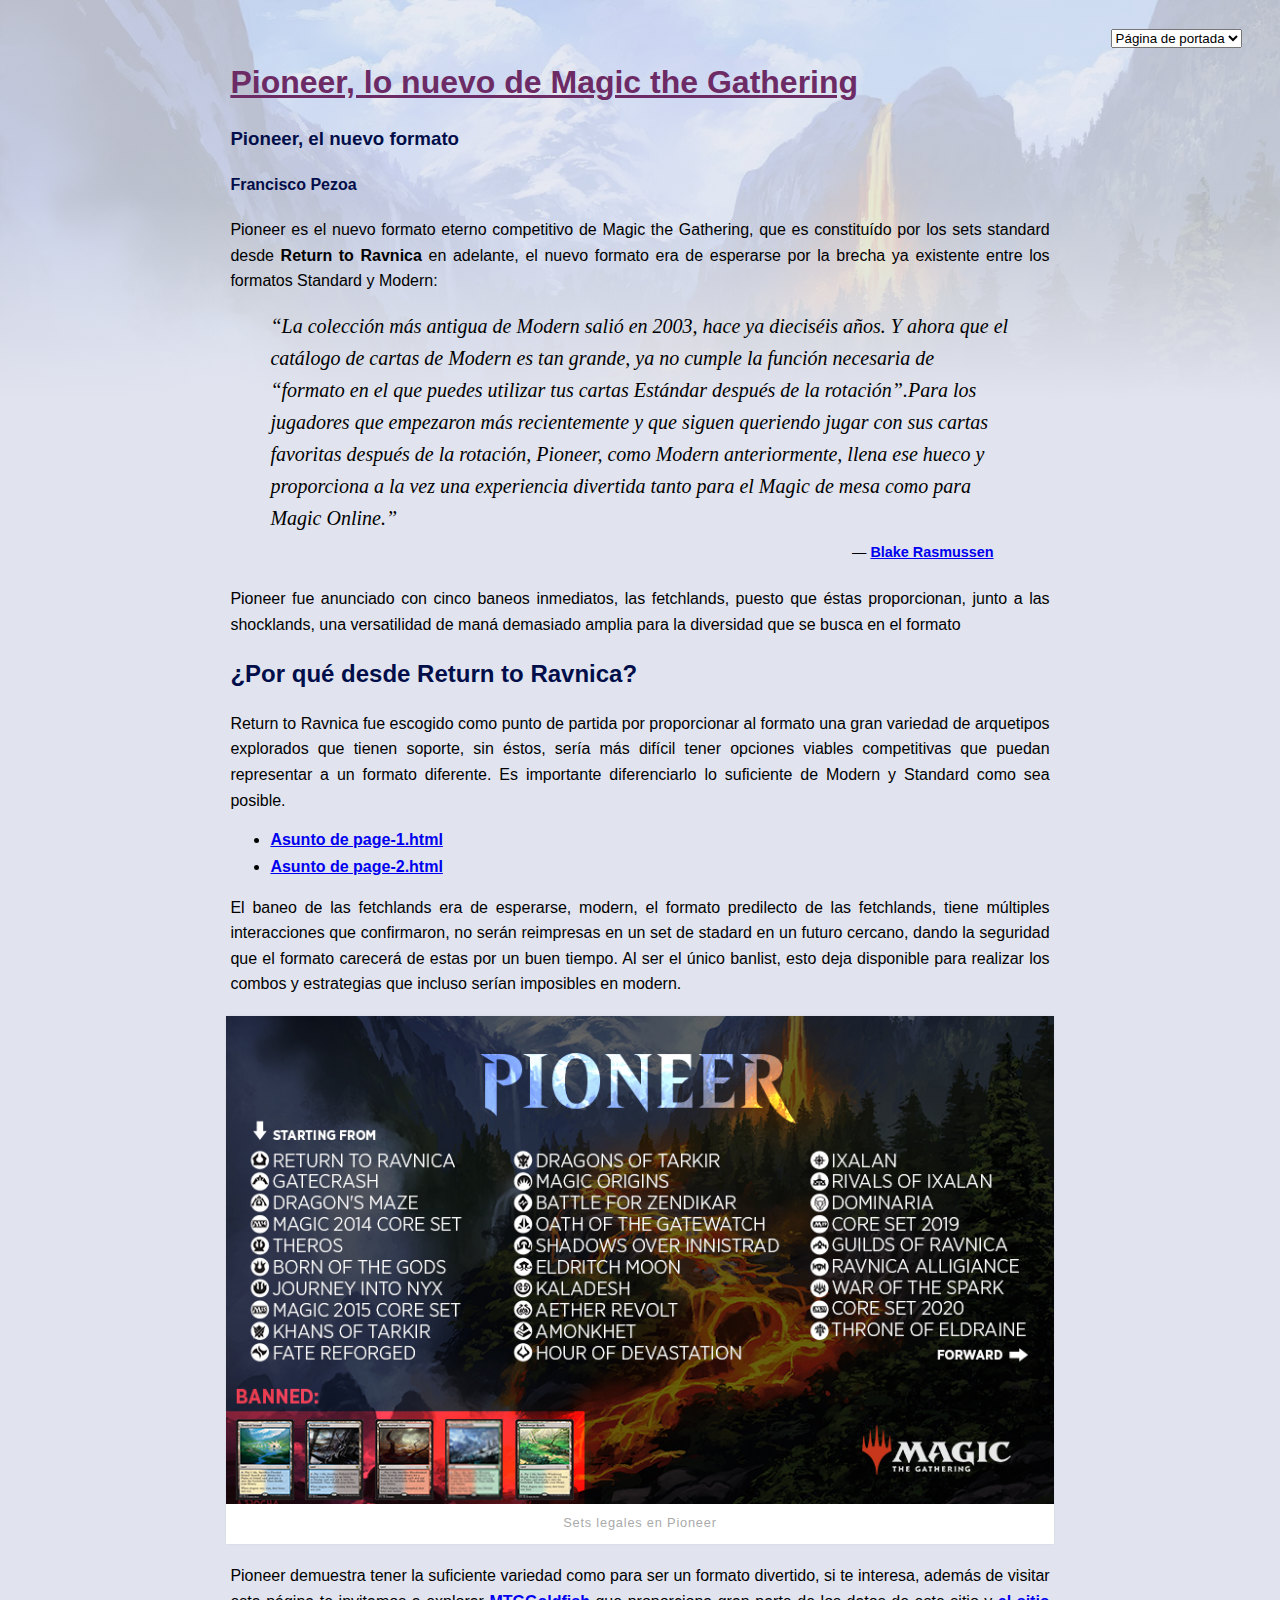
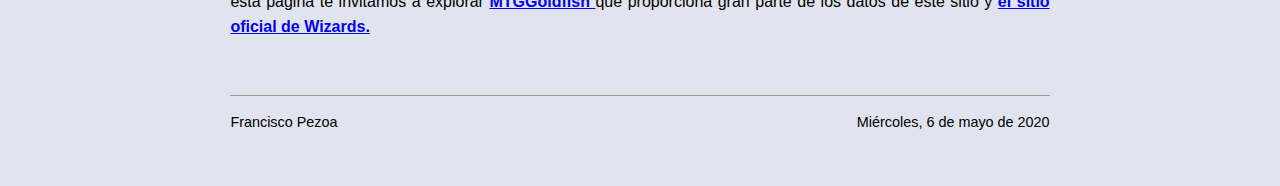
==== index.html @ 86e15ac7 "Add files via upload" ====
<!DOCTYPE html>
<html lang="es">

<head>
<!-- COMMON TAGS -->
<meta charset="utf-8">
<title>Pioneer en Magic</title>
<!-- Search Engine -->
<meta name="description" content="Página sobre Pioneer, el nuevo formato de Magic the Gathering">
<meta name="image" content="https://panshios.github.io/clase-09/image-meta.jpg">
<!-- Schema.org for Google -->
<meta itemprop="name" content="Pioneer en Magic">
<meta itemprop="description" content="Página sobre Pioneer, el nuevo formato de Magic the Gathering">
<meta itemprop="image" content="https://panshios.github.io/clase-09/image-meta.jpg">
<!-- Twitter -->
<meta name="twitter:card" content="summary">
<meta name="twitter:title" content="Pioneer en Magic">
<meta name="twitter:description" content="Página sobre Pioneer, el nuevo formato de Magic the Gathering">
<!-- Open Graph general (Facebook, Pinterest & Google+) -->
<meta name="og:title" content="Pioneer en Magic">
<meta name="og:description" content="Página sobre Pioneer, el nuevo formato de Magic the Gathering">
<meta name="og:type" content="website">
    <link rel="stylesheet" href="estilo.css">
    <style>
        h2 + p{
            font-size:100%;
            text-align: justify;
        }
    </style>
</head>

<body>
    <nav>
        <select onchange="if (this.value) window.location.href=this.value">
            <option value="index.html" selected>Página de portada</option>
            <option value="page-1.html">Primera página</option>
            <option value="page-2.html">Segunda página</option>
        </select>
    </nav>
    <div class="container">
        <header>
            <h1><a href="index.html">Pioneer, lo nuevo de Magic the Gathering</a></h1>
            <h3>Pioneer, el nuevo formato </h3>
            <h4>Francisco Pezoa</h4>
        </header>
        <section>
            <p>Pioneer es el nuevo formato eterno competitivo de Magic the Gathering, que es constituído por los sets standard desde <em>Return to Ravnica</em> en adelante, el nuevo formato era de esperarse por la brecha ya existente entre los formatos Standard y Modern:</p>
            <blockquote cite="https://…">
                <p>“La colección más antigua de Modern salió en 2003, hace ya dieciséis años. Y ahora que el catálogo de cartas de Modern es tan grande, ya no cumple la función necesaria de “formato en el que puedes utilizar tus cartas Estándar después de la rotación”.Para los jugadores que empezaron más recientemente y que siguen queriendo jugar con sus cartas favoritas después de la rotación, Pioneer, como Modern anteriormente, llena ese hueco y proporciona a la vez una experiencia divertida tanto para el Magic de mesa como para Magic Online.”</p>
                <footer><a href="https://magic.wizards.com/es/articles/archive/news/anunciamos-el-formato-pioneer-2019-10-21">Blake Rasmussen</a></footer>
            </blockquote>
            <p>Pioneer fue anunciado con cinco baneos inmediatos, las fetchlands, puesto que éstas proporcionan, junto a las shocklands, una versatilidad de maná demasiado amplia para la diversidad que se busca en el formato </p>
            <h2>¿Por qué desde Return to Ravnica?</h2>
            <p>Return to Ravnica fue escogido como punto de partida por proporcionar al formato una gran variedad de arquetipos explorados que tienen soporte, sin éstos, sería más difícil tener opciones viables competitivas que puedan representar a un formato diferente. Es importante diferenciarlo lo suficiente de Modern y Standard como sea posible.</p>
            <ul>
                <li><a href="page-1.html">Asunto de page-1.html</a></li>
                <li><a href="page-2.html">Asunto de page-2.html</a></li>
            </ul>
            <p>El baneo de las fetchlands era de esperarse, modern, el formato predilecto de las fetchlands, tiene múltiples interacciones que confirmaron, no serán reimpresas en un set de stadard en un futuro cercano, dando la seguridad que el formato carecerá de estas por un buen tiempo. Al ser el único banlist, esto deja disponible para realizar los combos y estrategias que incluso serían imposibles en modern.</p>
            <figure>
                <img src="image-home.jpg" src="lista de sets que conforman el formato Pioneer con fondo oscurecido de Evolving Wilds">
                <figcaption>Sets legales en Pioneer</figcaption>
            </figure>
            <p>Pioneer demuestra tener la suficiente variedad como para ser un formato divertido, si te interesa, además de visitar esta página te invitamos a explorar <a href=https://www.mtggoldfish.com/> MTGGoldfish </a> que proporciona gran parte de los datos de este sitio y <a href=https://magic.wizards.com/>el sitio oficial de Wizards.</a></p>
        </section>
        <footer>
            <hr>
            <p>Francisco Pezoa <time datetime="2020-05-06" class="derecha">Miércoles, 6 de mayo de 2020</time></p>
        </footer>
    </div>
</body>

</html>
---- estilo.css ----
html, body {
    margin: 0;
    padding: 0;
}

body {
    @import url('https://fonts.googleapis.com/css2?family=Source+Sans+Pro&display=swap');
    color: #000;
    background: linear-gradient(180deg, rgba(225, 228, 239, 0.8) 200px, rgba(225, 228, 239, 0.9) 300px, rgba(225, 228, 239, 1) 400px), url('image-bg.jpg');
    background-size: 100% auto;
    background-repeat: no-repeat;
    font-family: 'Source Sans Pro', sans-serif;
    line-height: 1.4;
}

@media screen and (orientation:portrait) {
    body {
        background-size: cover;
    }
}

a, em, strong {
    font-style: normal;
    font-weight: bold;
}

h1 {
    @import url('https://fonts.googleapis.com/css2?family=Source+Sans+Pro:wght@900&display=swap');
    font-family: 'Source Sans Pro', sans-serif;
    color: #6d2b65;
}

h1 a {
    color: #6d2b65;
}

h1 a:hover {
    color: #7a4083;
}

h2, h3, h4, h5, h6 {
    color:#020e49;
}

hr {
    border:none;
    border-bottom:1px solid #999;
}

nav {
    position: fixed;
    right: 3%;
    top: 3%;
    z-index: 999;
}

div.container {
    padding: 3% 18%;
}

@media screen and (orientation:portrait) {
    div.container {
        padding: 6%;
    }
}

p {
    line-height: 1.6;
    text-align: justify;
    text-justify: auto;
}

h2 + p{
    font-size:115%;
    text-align:left;
}

blockquote {
    padding-bottom: 0.5rem;
}

blockquote p {
    margin: 0 0 .5rem 0;
    padding: 0;
    font-family: Times, 'Times New Roman', serif;
    font-style: italic;
    font-weight: 200;
    font-size: 125%;
    text-align: left;
}

blockquote footer {
    text-align: right;
    padding-right: 1rem;
}

blockquote footer:before {
    content: "— ";
}

dl dt {
    float: left;
    font-weight: bold;
    font-size: 95%;
}

dl dd:before {
    content: " — ";
    padding-left: 0.3rem;
}

dl dd {
    padding-bottom: 0.6rem;
}

ul li, ol li {
    list-style-position: outside;
    margin-bottom: 0.3rem;
}

ul li:last-of-type, ol li:last-of-type {
    margin-bottom: 0.6rem;
}

figure {
    margin: 1.2rem -0.3rem;
    padding: 0;
    background: #fff;
    box-shadow: 0 0 2px rgba(100, 100, 100, .1)
}

figure img {
    width: 100%;
    height: auto;
}

figure figcaption {
    font-size: 80%;
    letter-spacing: 0.05rem;
    text-align: center;
    padding: 0.25rem 0.5rem 0.75rem 0.5rem;
    color: #aaa;  
}

table {
    border-collapse: collapse;
    width: 100%;
    font-family: 'Lucida Console', Monaco, monospace;
    font-weight: 300;
    font-size: 90%;
    text-align: center;
    margin-bottom: 2rem;
}

@media screen and (orientation:portrait) {
    table {
        font-size: 80%;
    }
}

table tbody tr:hover {
    background-color: rgba(255, 255, 255, 0.75);
}

table tr td, table tr th {
    border-bottom: 1px solid #ccc;
    padding: 0.5rem;
}

table thead tr th {
    font-size: 90%;
    font-weight: 500;
}

table thead tr th:first-child {
    text-align: left;
}

table tbody tr th {
    text-align: left;
    font-weight: 300;
}

table tfoot {
    font-size: 80%;
    text-align: center;
    color: #aaa;
}

table tfoot a, figure figcaption a {
    color: #999;
    font-weight: 400;
    text-decoration: none;
}

table tfoot a:hover, figure figcaption a:hover {
    color: #888;
    text-decoration: underline;
}

footer {
    padding-top:2rem;
    font-size: 90%;
}

blockquote footer{
    padding-top:0;
}

.derecha {
    float: right;
}
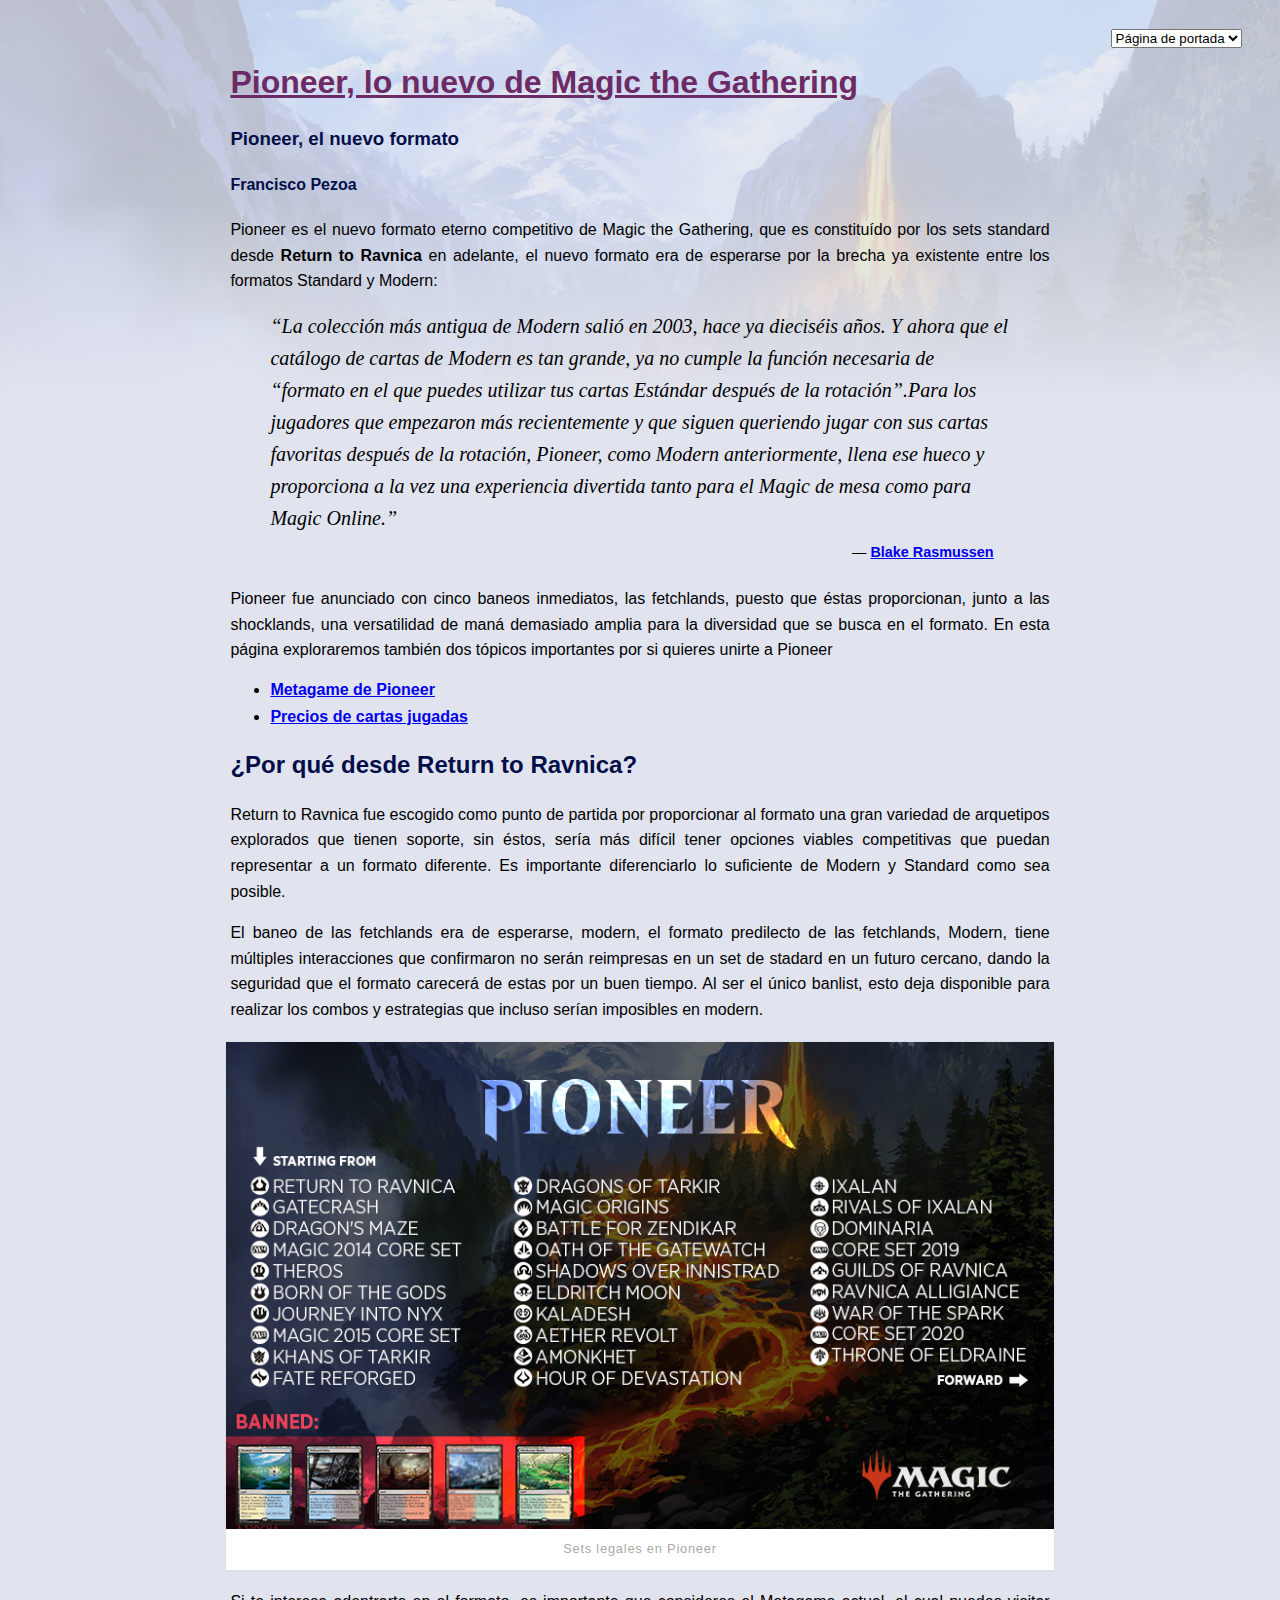
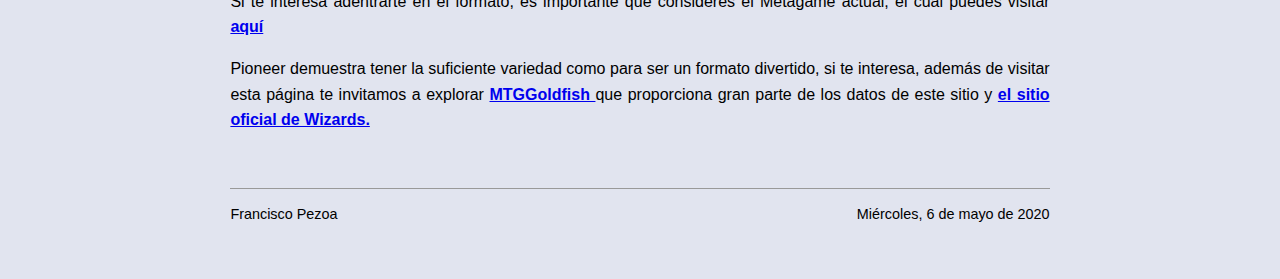
==== commit 2f734a74: "Add files via upload" ====
--- a/index.html
+++ b/index.html
@@ -40,7 +40,7 @@
     <div class="container">
         <header>
             <h1><a href="index.html">Pioneer, lo nuevo de Magic the Gathering</a></h1>
-            <h3>Pioneer, el nuevo formato </h3>
+            <h3>Pioneer, el nuevo formato</h3>
             <h4>Francisco Pezoa</h4>
         </header>
         <section>
@@ -49,18 +49,20 @@
                 <p>“La colección más antigua de Modern salió en 2003, hace ya dieciséis años. Y ahora que el catálogo de cartas de Modern es tan grande, ya no cumple la función necesaria de “formato en el que puedes utilizar tus cartas Estándar después de la rotación”.Para los jugadores que empezaron más recientemente y que siguen queriendo jugar con sus cartas favoritas después de la rotación, Pioneer, como Modern anteriormente, llena ese hueco y proporciona a la vez una experiencia divertida tanto para el Magic de mesa como para Magic Online.”</p>
                 <footer><a href="https://magic.wizards.com/es/articles/archive/news/anunciamos-el-formato-pioneer-2019-10-21">Blake Rasmussen</a></footer>
             </blockquote>
-            <p>Pioneer fue anunciado con cinco baneos inmediatos, las fetchlands, puesto que éstas proporcionan, junto a las shocklands, una versatilidad de maná demasiado amplia para la diversidad que se busca en el formato </p>
+            <p>Pioneer fue anunciado con cinco baneos inmediatos, las fetchlands, puesto que éstas proporcionan, junto a las shocklands, una versatilidad de maná demasiado amplia para la diversidad que se busca en el formato. En esta página exploraremos también dos tópicos importantes por si quieres unirte a Pioneer </p>
+            <ul>
+                <li><a href="page-1.html">Metagame de Pioneer</a></li>
+                <li><a href="page-2.html">Precios de cartas jugadas</a></li>
+            </ul>
             <h2>¿Por qué desde Return to Ravnica?</h2>
             <p>Return to Ravnica fue escogido como punto de partida por proporcionar al formato una gran variedad de arquetipos explorados que tienen soporte, sin éstos, sería más difícil tener opciones viables competitivas que puedan representar a un formato diferente. Es importante diferenciarlo lo suficiente de Modern y Standard como sea posible.</p>
-            <ul>
-                <li><a href="page-1.html">Asunto de page-1.html</a></li>
-                <li><a href="page-2.html">Asunto de page-2.html</a></li>
-            </ul>
-            <p>El baneo de las fetchlands era de esperarse, modern, el formato predilecto de las fetchlands, tiene múltiples interacciones que confirmaron, no serán reimpresas en un set de stadard en un futuro cercano, dando la seguridad que el formato carecerá de estas por un buen tiempo. Al ser el único banlist, esto deja disponible para realizar los combos y estrategias que incluso serían imposibles en modern.</p>
+
+            <p>El baneo de las fetchlands era de esperarse, modern, el formato predilecto de las fetchlands, Modern, tiene múltiples interacciones que confirmaron no serán reimpresas en un set de stadard en un futuro cercano, dando la seguridad que el formato carecerá de estas por un buen tiempo. Al ser el único banlist, esto deja disponible para realizar los combos y estrategias que incluso serían imposibles en modern.</p>
             <figure>
                 <img src="image-home.jpg" src="lista de sets que conforman el formato Pioneer con fondo oscurecido de Evolving Wilds">
                 <figcaption>Sets legales en Pioneer</figcaption>
             </figure>
+            <p>Si te interesa adentrarte en el formato, es importante que consideres el Metagame actual, el cual puedes visitar <a href="page-1.html"> aquí </a></p>
             <p>Pioneer demuestra tener la suficiente variedad como para ser un formato divertido, si te interesa, además de visitar esta página te invitamos a explorar <a href=https://www.mtggoldfish.com/> MTGGoldfish </a> que proporciona gran parte de los datos de este sitio y <a href=https://magic.wizards.com/>el sitio oficial de Wizards.</a></p>
         </section>
         <footer>
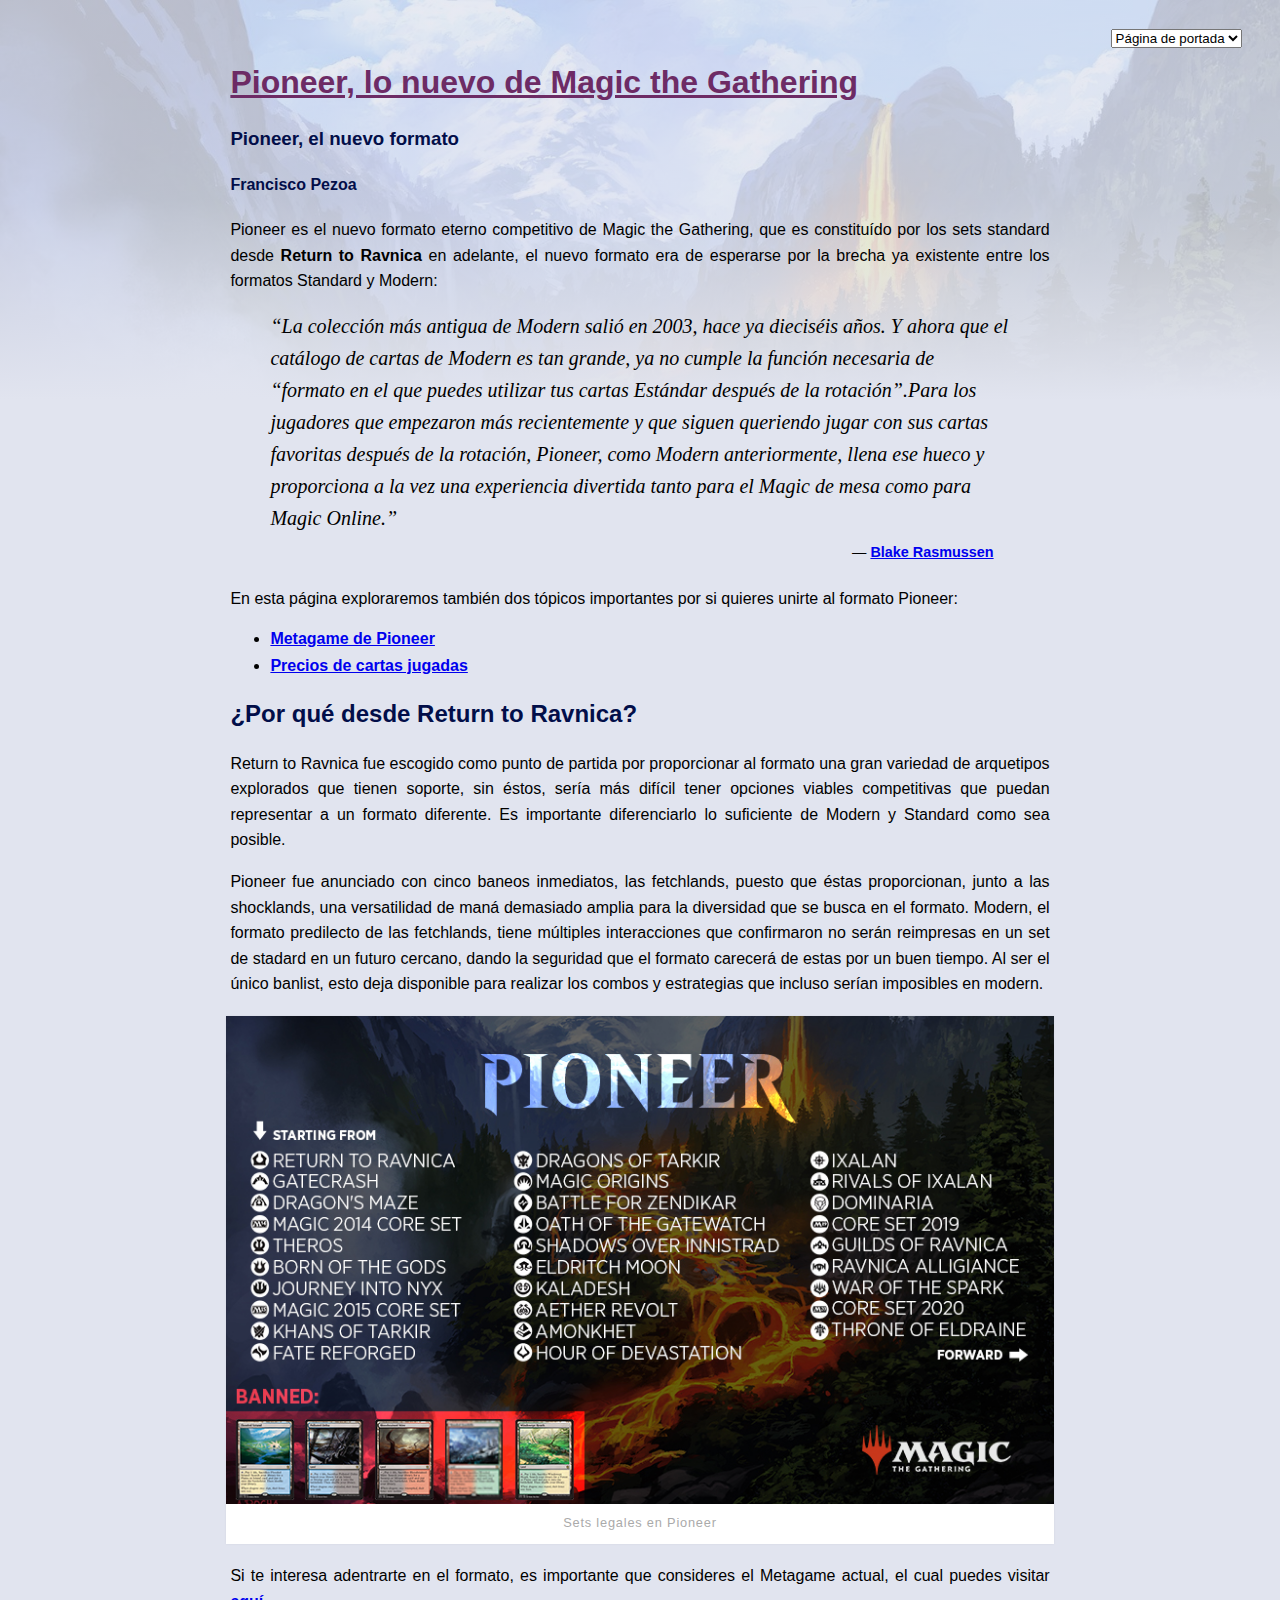
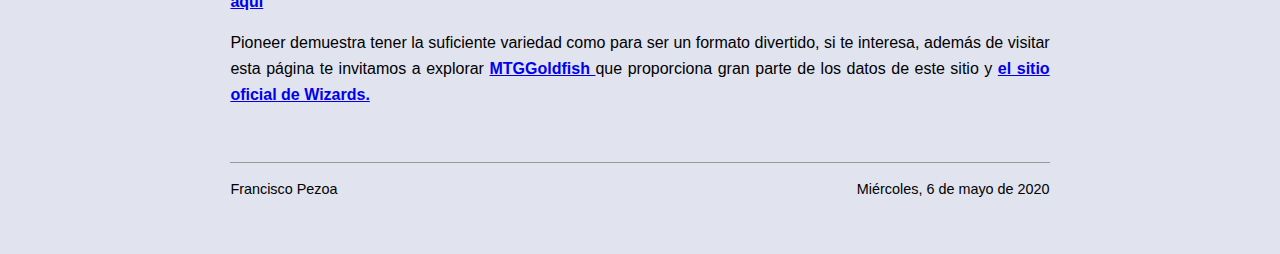
==== commit 5cdcbc17: "Add files via upload" ====
--- a/index.html
+++ b/index.html
@@ -49,7 +49,7 @@
                 <p>“La colección más antigua de Modern salió en 2003, hace ya dieciséis años. Y ahora que el catálogo de cartas de Modern es tan grande, ya no cumple la función necesaria de “formato en el que puedes utilizar tus cartas Estándar después de la rotación”.Para los jugadores que empezaron más recientemente y que siguen queriendo jugar con sus cartas favoritas después de la rotación, Pioneer, como Modern anteriormente, llena ese hueco y proporciona a la vez una experiencia divertida tanto para el Magic de mesa como para Magic Online.”</p>
                 <footer><a href="https://magic.wizards.com/es/articles/archive/news/anunciamos-el-formato-pioneer-2019-10-21">Blake Rasmussen</a></footer>
             </blockquote>
-            <p>Pioneer fue anunciado con cinco baneos inmediatos, las fetchlands, puesto que éstas proporcionan, junto a las shocklands, una versatilidad de maná demasiado amplia para la diversidad que se busca en el formato. En esta página exploraremos también dos tópicos importantes por si quieres unirte a Pioneer </p>
+            <p> En esta página exploraremos también dos tópicos importantes por si quieres unirte al formato Pioneer: </p>
             <ul>
                 <li><a href="page-1.html">Metagame de Pioneer</a></li>
                 <li><a href="page-2.html">Precios de cartas jugadas</a></li>
@@ -57,7 +57,7 @@
             <h2>¿Por qué desde Return to Ravnica?</h2>
             <p>Return to Ravnica fue escogido como punto de partida por proporcionar al formato una gran variedad de arquetipos explorados que tienen soporte, sin éstos, sería más difícil tener opciones viables competitivas que puedan representar a un formato diferente. Es importante diferenciarlo lo suficiente de Modern y Standard como sea posible.</p>
 
-            <p>El baneo de las fetchlands era de esperarse, modern, el formato predilecto de las fetchlands, Modern, tiene múltiples interacciones que confirmaron no serán reimpresas en un set de stadard en un futuro cercano, dando la seguridad que el formato carecerá de estas por un buen tiempo. Al ser el único banlist, esto deja disponible para realizar los combos y estrategias que incluso serían imposibles en modern.</p>
+            <p>Pioneer fue anunciado con cinco baneos inmediatos, las fetchlands, puesto que éstas proporcionan, junto a las shocklands, una versatilidad de maná demasiado amplia para la diversidad que se busca en el formato. Modern, el formato predilecto de las fetchlands, tiene múltiples interacciones que confirmaron no serán reimpresas en un set de stadard en un futuro cercano, dando la seguridad que el formato carecerá de estas por un buen tiempo. Al ser el único banlist, esto deja disponible para realizar los combos y estrategias que incluso serían imposibles en modern.</p>
             <figure>
                 <img src="image-home.jpg" src="lista de sets que conforman el formato Pioneer con fondo oscurecido de Evolving Wilds">
                 <figcaption>Sets legales en Pioneer</figcaption>
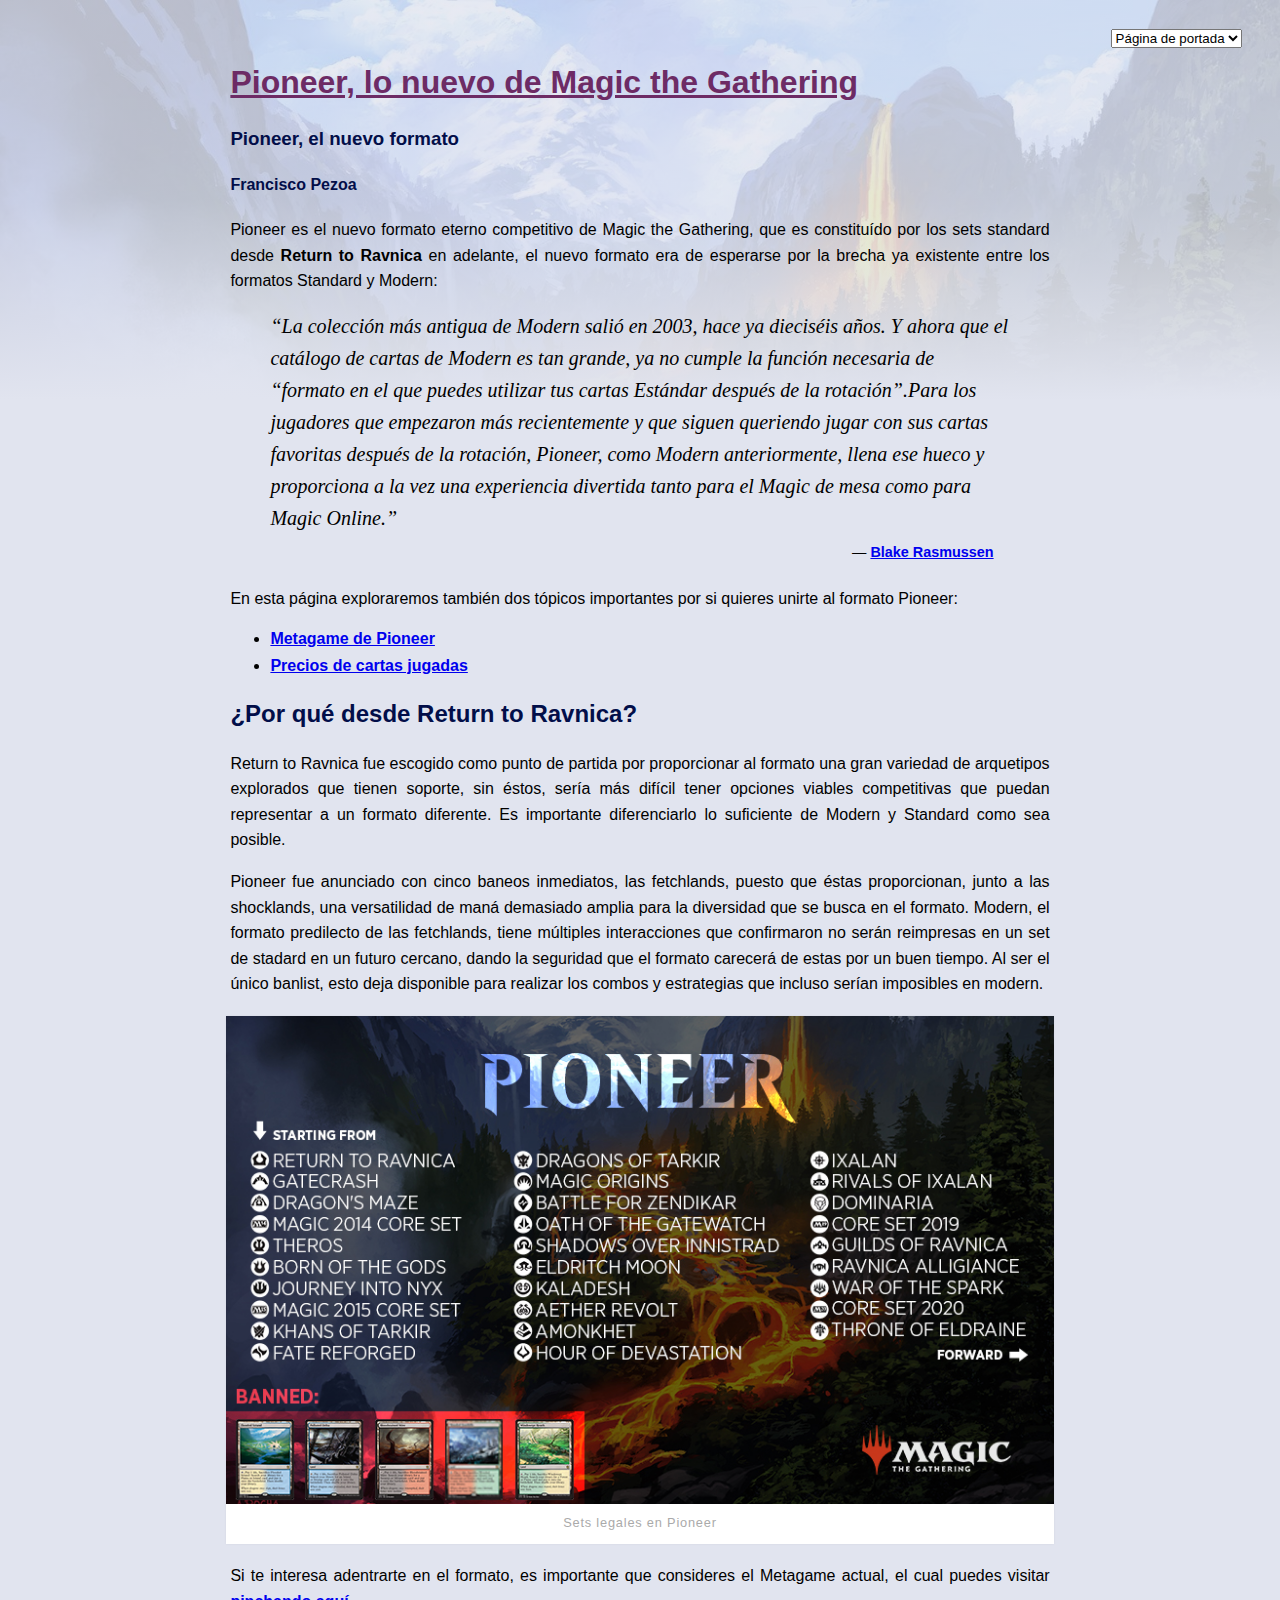
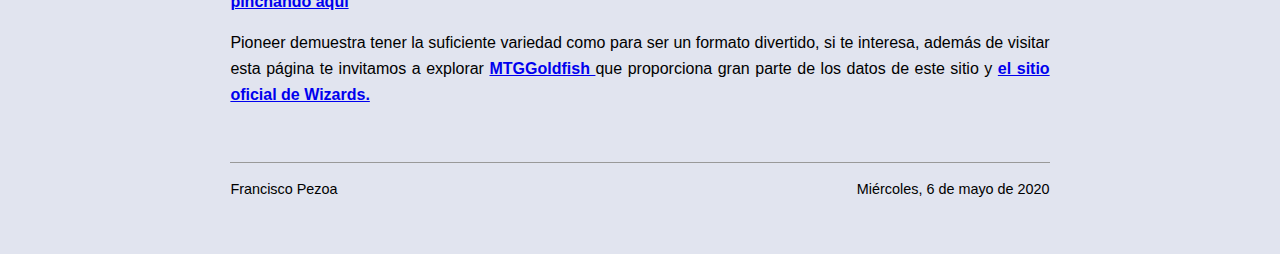
==== commit f1272566: "Add files via upload" ====
--- a/index.html
+++ b/index.html
@@ -62,7 +62,7 @@
                 <img src="image-home.jpg" src="lista de sets que conforman el formato Pioneer con fondo oscurecido de Evolving Wilds">
                 <figcaption>Sets legales en Pioneer</figcaption>
             </figure>
-            <p>Si te interesa adentrarte en el formato, es importante que consideres el Metagame actual, el cual puedes visitar <a href="page-1.html"> aquí </a></p>
+            <p>Si te interesa adentrarte en el formato, es importante que consideres el Metagame actual, el cual puedes visitar <a href="page-1.html"> pinchando aquí </a></p>
             <p>Pioneer demuestra tener la suficiente variedad como para ser un formato divertido, si te interesa, además de visitar esta página te invitamos a explorar <a href=https://www.mtggoldfish.com/> MTGGoldfish </a> que proporciona gran parte de los datos de este sitio y <a href=https://magic.wizards.com/>el sitio oficial de Wizards.</a></p>
         </section>
         <footer>
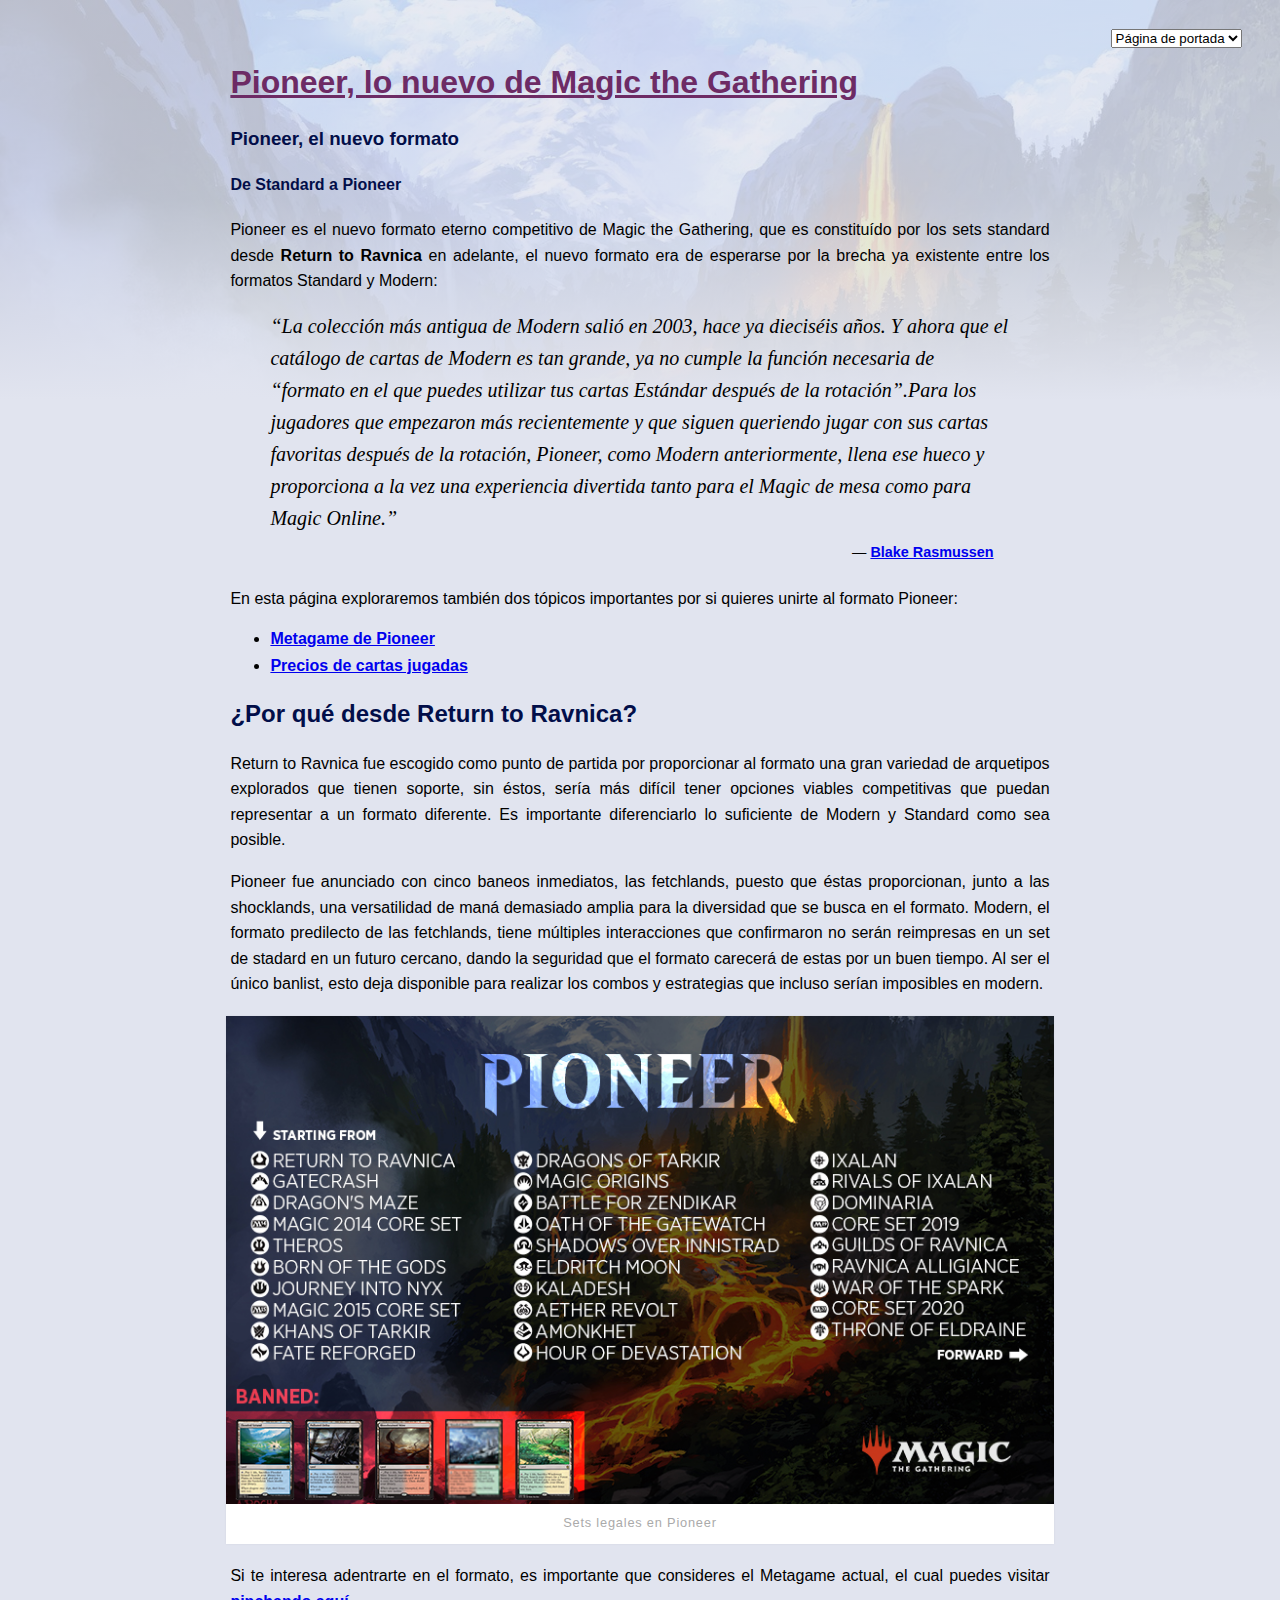
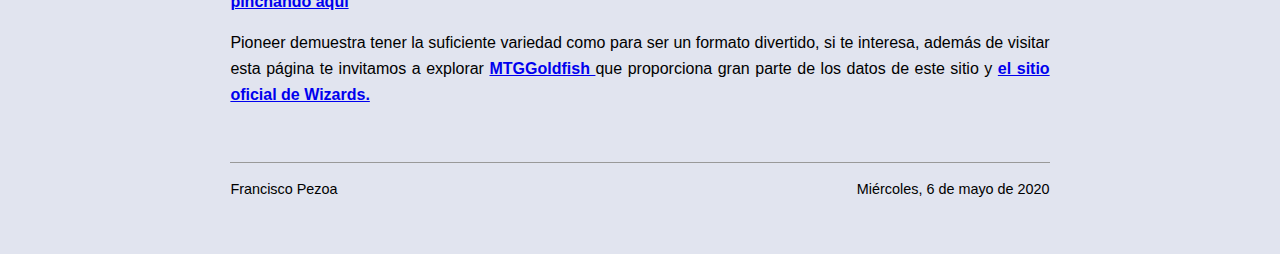
==== commit ed3ef715: "Add files via upload" ====
--- a/index.html
+++ b/index.html
@@ -41,7 +41,7 @@
         <header>
             <h1><a href="index.html">Pioneer, lo nuevo de Magic the Gathering</a></h1>
             <h3>Pioneer, el nuevo formato</h3>
-            <h4>Francisco Pezoa</h4>
+            <h4>De Standard a Pioneer</h4>
         </header>
         <section>
             <p>Pioneer es el nuevo formato eterno competitivo de Magic the Gathering, que es constituído por los sets standard desde <em>Return to Ravnica</em> en adelante, el nuevo formato era de esperarse por la brecha ya existente entre los formatos Standard y Modern:</p>
@@ -63,7 +63,7 @@
                 <figcaption>Sets legales en Pioneer</figcaption>
             </figure>
             <p>Si te interesa adentrarte en el formato, es importante que consideres el Metagame actual, el cual puedes visitar <a href="page-1.html"> pinchando aquí </a></p>
-            <p>Pioneer demuestra tener la suficiente variedad como para ser un formato divertido, si te interesa, además de visitar esta página te invitamos a explorar <a href=https://www.mtggoldfish.com/> MTGGoldfish </a> que proporciona gran parte de los datos de este sitio y <a href=https://magic.wizards.com/>el sitio oficial de Wizards.</a></p>
+            <p>Pioneer demuestra tener la suficiente variedad como para ser un formato divertido, si te interesa, además de visitar esta página te invitamos a explorar <a href="https://www.mtggoldfish.com"/> MTGGoldfish </a> que proporciona gran parte de los datos de este sitio y <a href="https://magic.wizards.com/">el sitio oficial de Wizards.</a></p>
         </section>
         <footer>
             <hr>
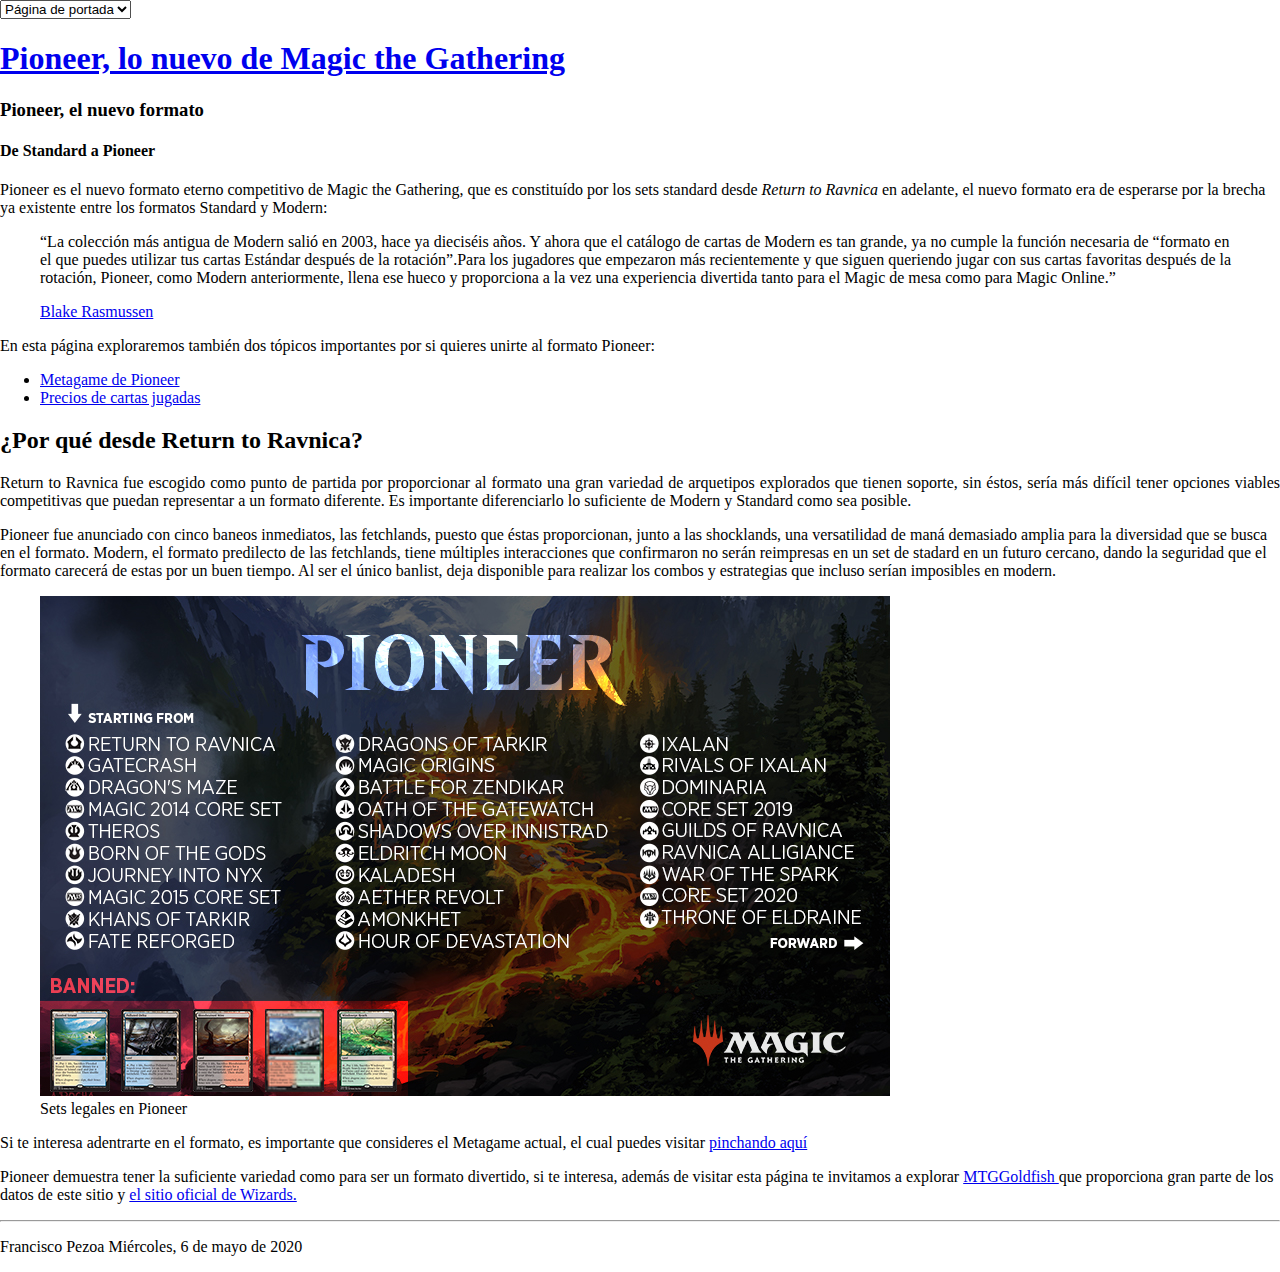
==== commit a3a0a6e2: "Add files via upload" ====
--- a/index.html
+++ b/index.html
@@ -57,7 +57,7 @@
             <h2>¿Por qué desde Return to Ravnica?</h2>
             <p>Return to Ravnica fue escogido como punto de partida por proporcionar al formato una gran variedad de arquetipos explorados que tienen soporte, sin éstos, sería más difícil tener opciones viables competitivas que puedan representar a un formato diferente. Es importante diferenciarlo lo suficiente de Modern y Standard como sea posible.</p>
 
-            <p>Pioneer fue anunciado con cinco baneos inmediatos, las fetchlands, puesto que éstas proporcionan, junto a las shocklands, una versatilidad de maná demasiado amplia para la diversidad que se busca en el formato. Modern, el formato predilecto de las fetchlands, tiene múltiples interacciones que confirmaron no serán reimpresas en un set de stadard en un futuro cercano, dando la seguridad que el formato carecerá de estas por un buen tiempo. Al ser el único banlist, esto deja disponible para realizar los combos y estrategias que incluso serían imposibles en modern.</p>
+            <p>Pioneer fue anunciado con cinco baneos inmediatos, las fetchlands, puesto que éstas proporcionan, junto a las shocklands, una versatilidad de maná demasiado amplia para la diversidad que se busca en el formato. Modern, el formato predilecto de las fetchlands, tiene múltiples interacciones que confirmaron no serán reimpresas en un set de stadard en un futuro cercano, dando la seguridad que el formato carecerá de estas por un buen tiempo. Al ser el único banlist, deja disponible para realizar los combos y estrategias que incluso serían imposibles en modern.</p>
             <figure>
                 <img src="image-home.jpg" src="lista de sets que conforman el formato Pioneer con fondo oscurecido de Evolving Wilds">
                 <figcaption>Sets legales en Pioneer</figcaption>
--- a/estilo.css
+++ b/estilo.css
@@ -4,7 +4,7 @@
 }
 
 body {
-    @import url('https://fonts.googleapis.com/css2?family=Source+Sans+Pro&display=swap');
+    @import url('https://fonts.googleapis.com/css2?family=Source+Sans+Pro&display=swap'');
     color: #000;
     background: linear-gradient(180deg, rgba(225, 228, 239, 0.8) 200px, rgba(225, 228, 239, 0.9) 300px, rgba(225, 228, 239, 1) 400px), url('image-bg.jpg');
     background-size: 100% auto;
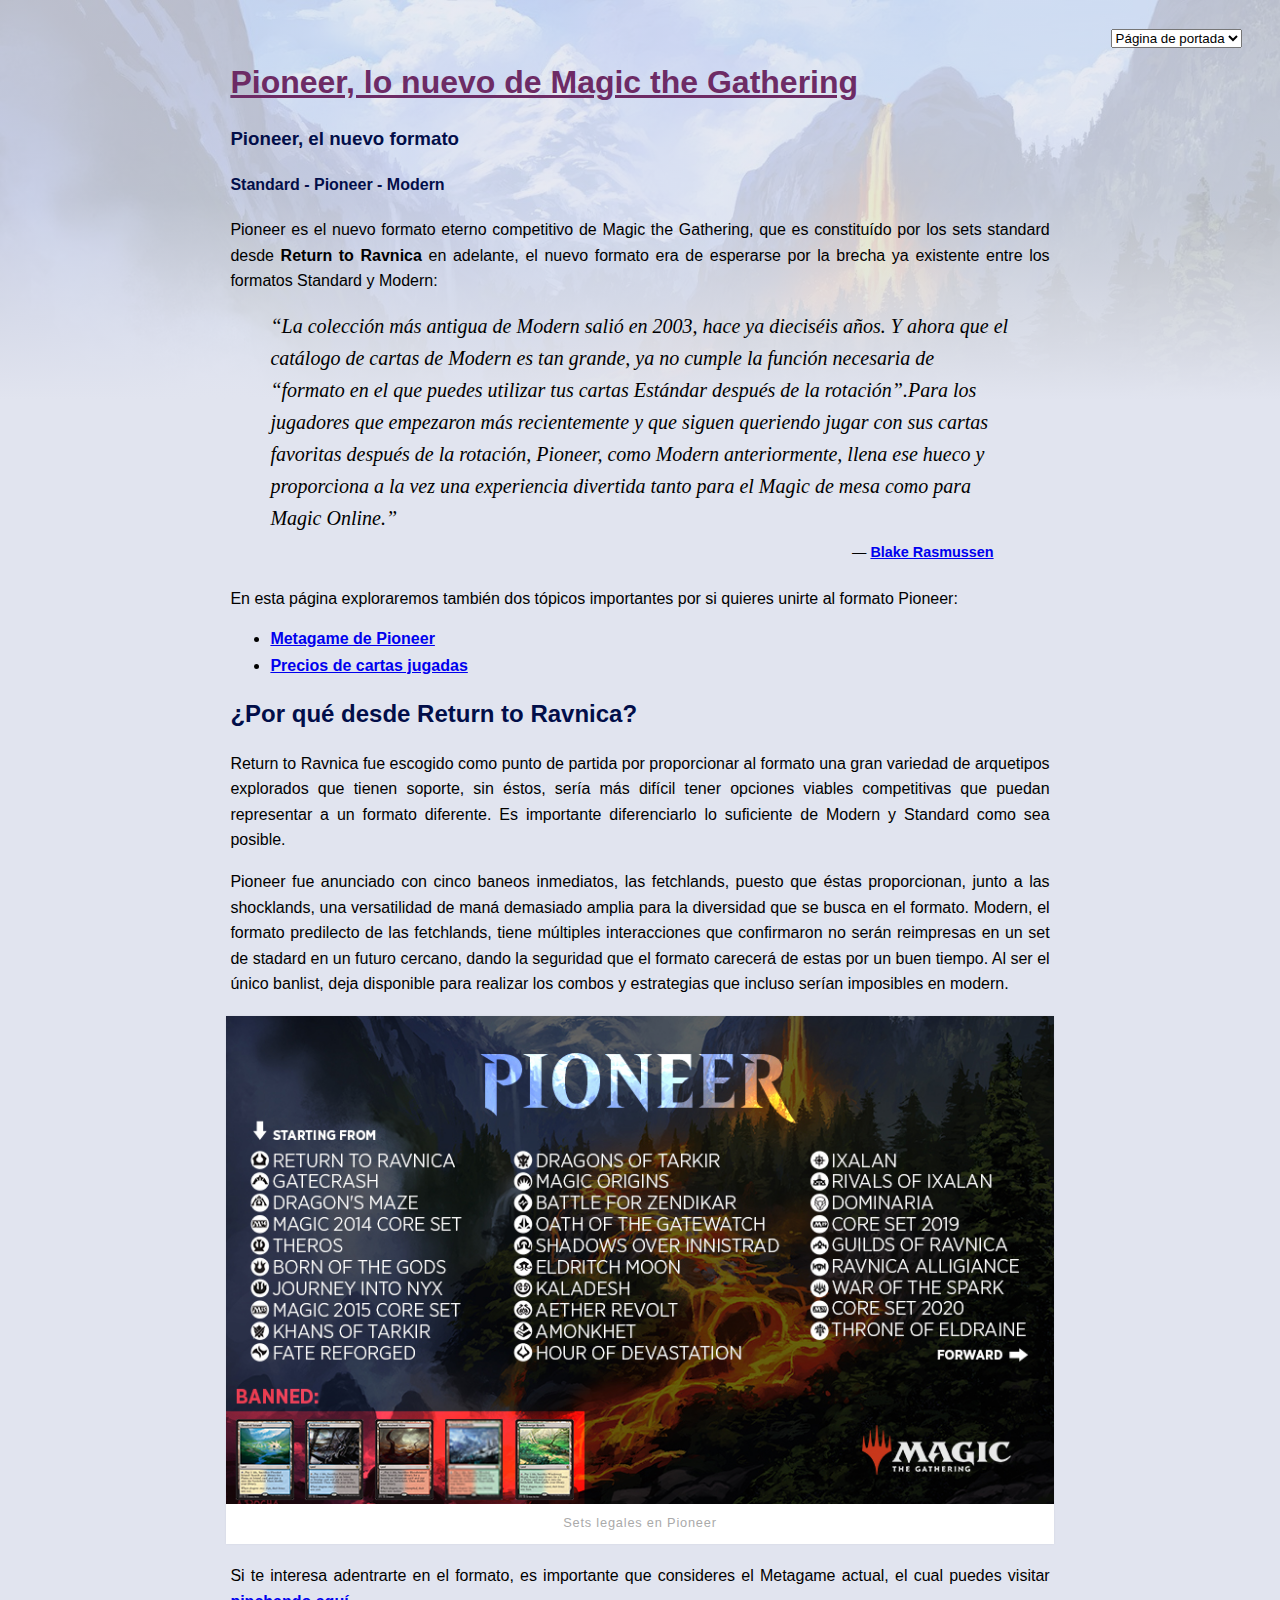
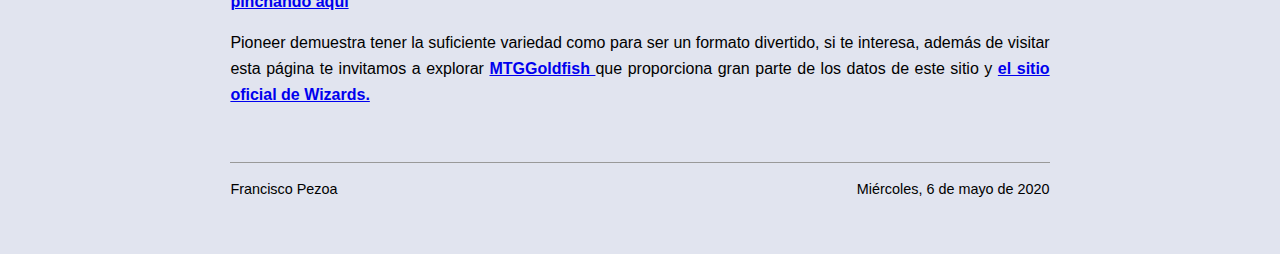
==== commit c549af13: "Add files via upload" ====
--- a/index.html
+++ b/index.html
@@ -41,7 +41,7 @@
         <header>
             <h1><a href="index.html">Pioneer, lo nuevo de Magic the Gathering</a></h1>
             <h3>Pioneer, el nuevo formato</h3>
-            <h4>De Standard a Pioneer</h4>
+            <h4>Standard - Pioneer - Modern</h4>
         </header>
         <section>
             <p>Pioneer es el nuevo formato eterno competitivo de Magic the Gathering, que es constituído por los sets standard desde <em>Return to Ravnica</em> en adelante, el nuevo formato era de esperarse por la brecha ya existente entre los formatos Standard y Modern:</p>
--- a/estilo.css
+++ b/estilo.css
@@ -4,7 +4,7 @@
 }
 
 body {
-    @import url('https://fonts.googleapis.com/css2?family=Source+Sans+Pro&display=swap'');
+    @import url('https://fonts.googleapis.com/css2?family=Source+Sans+Pro&display=swap');
     color: #000;
     background: linear-gradient(180deg, rgba(225, 228, 239, 0.8) 200px, rgba(225, 228, 239, 0.9) 300px, rgba(225, 228, 239, 1) 400px), url('image-bg.jpg');
     background-size: 100% auto;
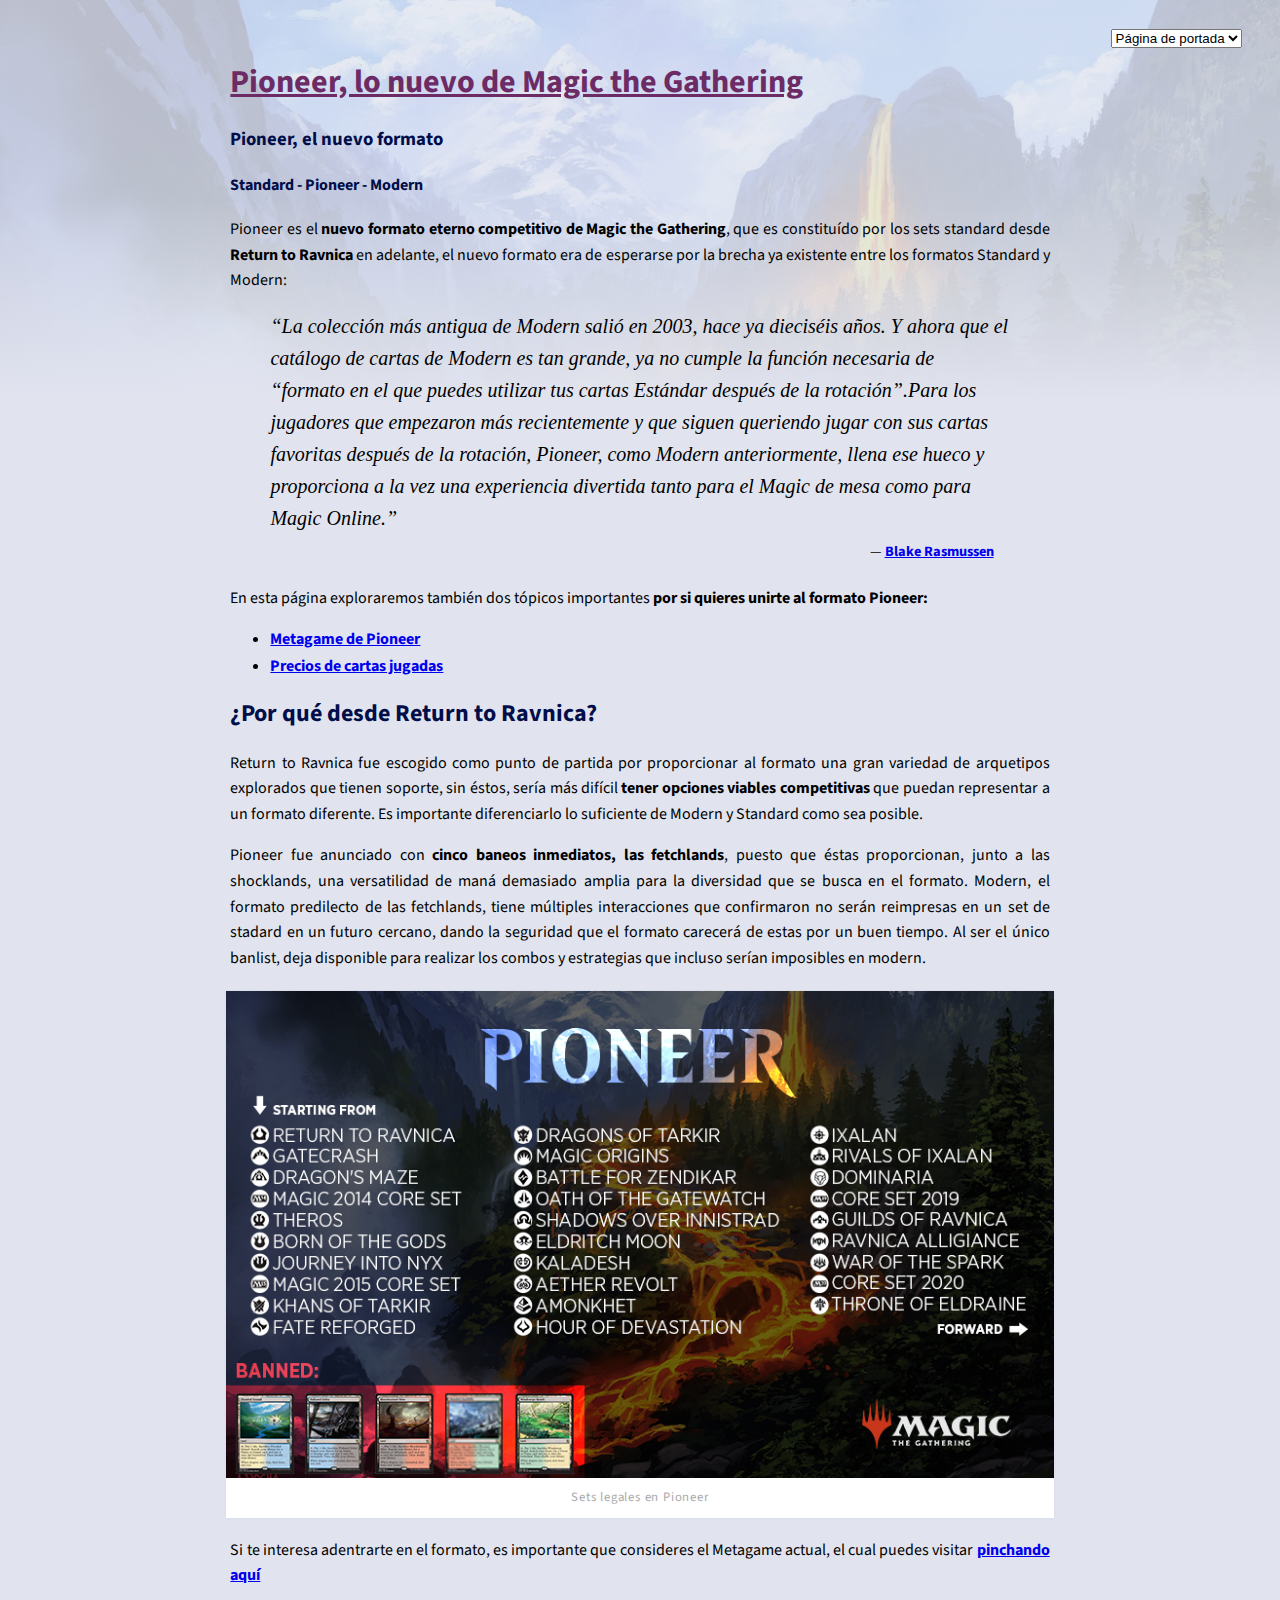
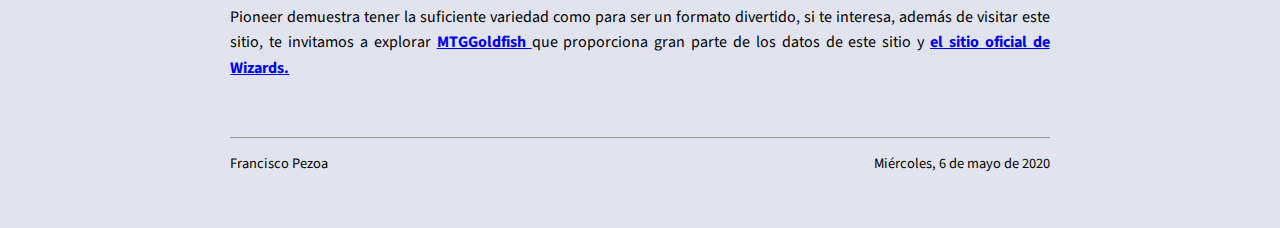
==== commit 1e08b024: "Add files via upload" ====
--- a/index.html
+++ b/index.html
@@ -44,26 +44,26 @@
             <h4>Standard - Pioneer - Modern</h4>
         </header>
         <section>
-            <p>Pioneer es el nuevo formato eterno competitivo de Magic the Gathering, que es constituído por los sets standard desde <em>Return to Ravnica</em> en adelante, el nuevo formato era de esperarse por la brecha ya existente entre los formatos Standard y Modern:</p>
+            <p>Pioneer es el <em>nuevo formato eterno competitivo de Magic the Gathering</em>, que es constituído por los sets standard desde <em>Return to Ravnica</em> en adelante, el nuevo formato era de esperarse por la brecha ya existente entre los formatos Standard y Modern:</p>
             <blockquote cite="https://…">
                 <p>“La colección más antigua de Modern salió en 2003, hace ya dieciséis años. Y ahora que el catálogo de cartas de Modern es tan grande, ya no cumple la función necesaria de “formato en el que puedes utilizar tus cartas Estándar después de la rotación”.Para los jugadores que empezaron más recientemente y que siguen queriendo jugar con sus cartas favoritas después de la rotación, Pioneer, como Modern anteriormente, llena ese hueco y proporciona a la vez una experiencia divertida tanto para el Magic de mesa como para Magic Online.”</p>
                 <footer><a href="https://magic.wizards.com/es/articles/archive/news/anunciamos-el-formato-pioneer-2019-10-21">Blake Rasmussen</a></footer>
             </blockquote>
-            <p> En esta página exploraremos también dos tópicos importantes por si quieres unirte al formato Pioneer: </p>
+            <p> En esta página exploraremos también dos tópicos importantes <em>por si quieres unirte al formato Pioneer:</em> </p>
             <ul>
                 <li><a href="page-1.html">Metagame de Pioneer</a></li>
                 <li><a href="page-2.html">Precios de cartas jugadas</a></li>
             </ul>
             <h2>¿Por qué desde Return to Ravnica?</h2>
-            <p>Return to Ravnica fue escogido como punto de partida por proporcionar al formato una gran variedad de arquetipos explorados que tienen soporte, sin éstos, sería más difícil tener opciones viables competitivas que puedan representar a un formato diferente. Es importante diferenciarlo lo suficiente de Modern y Standard como sea posible.</p>
+            <p>Return to Ravnica fue escogido como punto de partida por proporcionar al formato una gran variedad de arquetipos explorados que tienen soporte, sin éstos, sería más difícil <em>tener opciones viables competitivas</em> que puedan representar a un formato diferente. Es importante diferenciarlo lo suficiente de Modern y Standard como sea posible.</p>
 
-            <p>Pioneer fue anunciado con cinco baneos inmediatos, las fetchlands, puesto que éstas proporcionan, junto a las shocklands, una versatilidad de maná demasiado amplia para la diversidad que se busca en el formato. Modern, el formato predilecto de las fetchlands, tiene múltiples interacciones que confirmaron no serán reimpresas en un set de stadard en un futuro cercano, dando la seguridad que el formato carecerá de estas por un buen tiempo. Al ser el único banlist, deja disponible para realizar los combos y estrategias que incluso serían imposibles en modern.</p>
+            <p>Pioneer fue anunciado con <em>cinco baneos inmediatos, las fetchlands</em>, puesto que éstas proporcionan, junto a las shocklands, una versatilidad de maná demasiado amplia para la diversidad que se busca en el formato. Modern, el formato predilecto de las fetchlands, tiene múltiples interacciones que confirmaron no serán reimpresas en un set de stadard en un futuro cercano, dando la seguridad que el formato carecerá de estas por un buen tiempo. Al ser el único banlist, deja disponible para realizar los combos y estrategias que incluso serían imposibles en modern.</p>
             <figure>
                 <img src="image-home.jpg" src="lista de sets que conforman el formato Pioneer con fondo oscurecido de Evolving Wilds">
                 <figcaption>Sets legales en Pioneer</figcaption>
             </figure>
             <p>Si te interesa adentrarte en el formato, es importante que consideres el Metagame actual, el cual puedes visitar <a href="page-1.html"> pinchando aquí </a></p>
-            <p>Pioneer demuestra tener la suficiente variedad como para ser un formato divertido, si te interesa, además de visitar esta página te invitamos a explorar <a href="https://www.mtggoldfish.com"/> MTGGoldfish </a> que proporciona gran parte de los datos de este sitio y <a href="https://magic.wizards.com/">el sitio oficial de Wizards.</a></p>
+            <p>Pioneer demuestra tener la suficiente variedad como para ser un formato divertido, si te interesa, además de visitar este sitio, te invitamos a explorar <a href="https://www.mtggoldfish.com"/> MTGGoldfish </a> que proporciona gran parte de los datos de este sitio y <a href="https://magic.wizards.com/">el sitio oficial de Wizards.</a></p>
         </section>
         <footer>
             <hr>
--- a/estilo.css
+++ b/estilo.css
@@ -1,10 +1,11 @@
+@import url('https://fonts.googleapis.com/css2?family=Source+Sans+Pro:wght@400;900&display=swap');
 html, body {
     margin: 0;
     padding: 0;
 }
 
 body {
-    @import url('https://fonts.googleapis.com/css2?family=Source+Sans+Pro&display=swap');
+    
     color: #000;
     background: linear-gradient(180deg, rgba(225, 228, 239, 0.8) 200px, rgba(225, 228, 239, 0.9) 300px, rgba(225, 228, 239, 1) 400px), url('image-bg.jpg');
     background-size: 100% auto;
@@ -25,7 +26,6 @@
 }
 
 h1 {
-    @import url('https://fonts.googleapis.com/css2?family=Source+Sans+Pro:wght@900&display=swap');
     font-family: 'Source Sans Pro', sans-serif;
     color: #6d2b65;
 }
